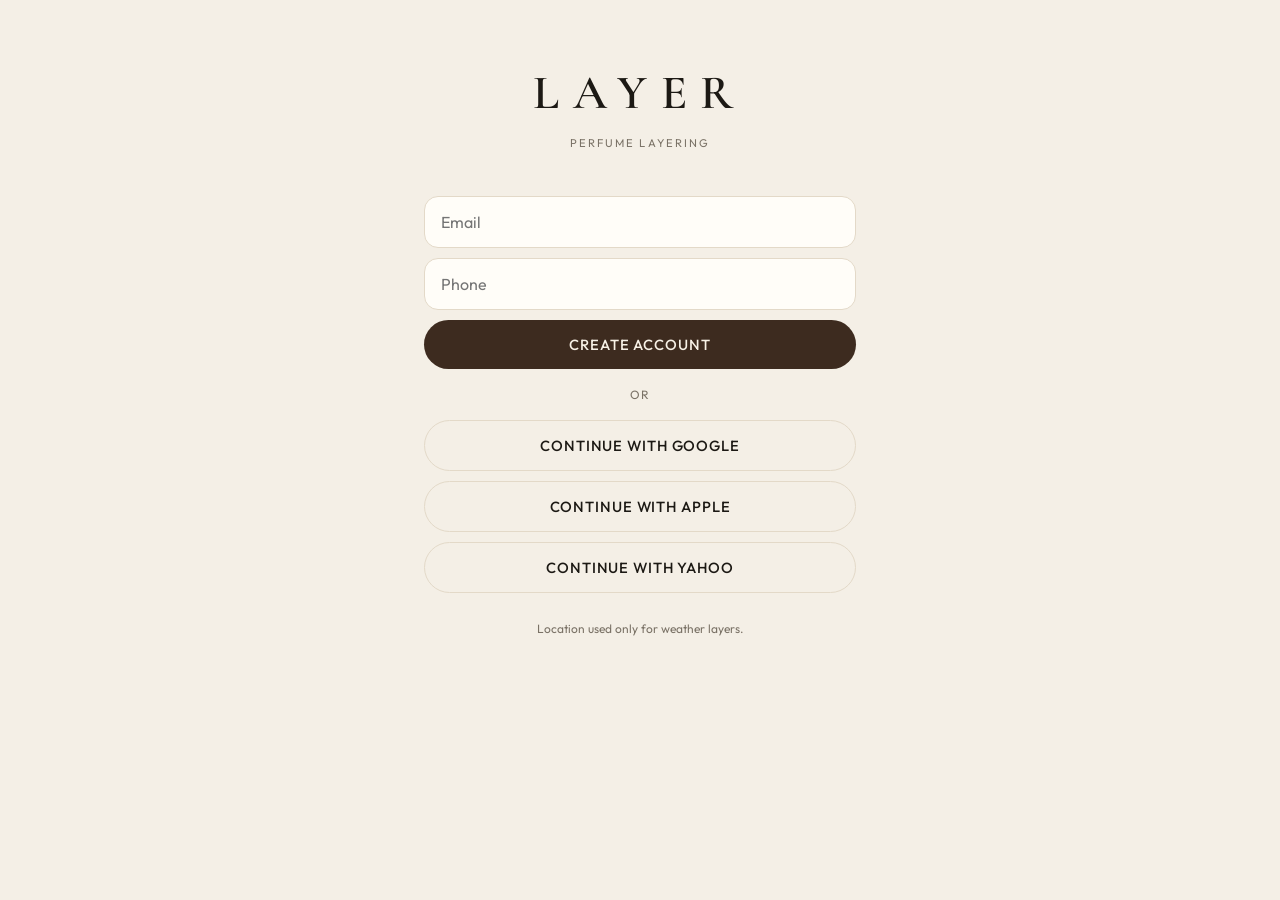
==== layer_web/index.html @ 5d96a770 "Cache-bust CSS and JS so UI updates show" ====
<!DOCTYPE html>
<html lang="en">
<head>
  <meta charset="UTF-8" />
  <meta name="viewport" content="width=device-width, initial-scale=1, viewport-fit=cover" />
  <meta name="theme-color" content="#1c1914" />
  <meta name="apple-mobile-web-app-capable" content="yes" />
  <title>LAYER</title>
  <link rel="stylesheet" href="styles.css?v=3" />
  <script src="catalog.js"></script>
</head>
<body>
  <div id="app">
    <section id="screen-auth" class="screen">
      <div class="center-pad">
        <h1 class="logo">LAYER</h1>
        <p class="sub">Perfume layering</p>
        <input id="auth-email" type="email" placeholder="Email" />
        <input id="auth-phone" type="tel" placeholder="Phone" />
        <button class="btn primary" onclick="doAuth()">Create account</button>
        <div class="or">or</div>
        <button class="btn outline" onclick="doAuth('google')">Continue with Google</button>
        <button class="btn outline" onclick="doAuth('apple')">Continue with Apple</button>
        <button class="btn outline" onclick="doAuth('yahoo')">Continue with Yahoo</button>
        <p class="hint">Location used only for weather layers.</p>
      </div>
    </section>

    <section id="screen-prefs" class="screen hidden">
      <header class="top">What do you like?</header>
      <p class="pad-side muted">Pick notes & accords</p>
      <div id="pref-chips" class="chips"></div>
      <div class="bottom-bar">
        <button class="btn primary" id="prefs-continue" disabled onclick="savePrefs()">Continue</button>
      </div>
    </section>

    <section id="screen-shell" class="screen hidden">
      <div id="page-home" class="page">
        <div class="pad">
          <div class="hero-weather">
            <div class="kicker">Layer of the day</div>
            <h1 id="home-weather">Today</h1>
            <p id="home-hint">Add bottles to get a layer.</p>
          </div>
          <div id="layer-cards"></div>
          <button class="btn primary hidden" id="wear-btn" onclick="wearLayer()">Wear this</button>
          <h3 class="section-title mt">Occasions</h3>
          <div id="occasion-chips" class="chips"></div>
        </div>
      </div>

      <div id="page-collection" class="page hidden">
        <header class="top">My Collection</header>
        <div class="pad">
          <p class="muted" id="owned-count">0 owned</p>
          <div id="owned-list"></div>
          <button class="btn primary" onclick="openBrandIndex()">+ Add perfume</button>
        </div>
      </div>

      <div id="page-occasions" class="page hidden">
        <header class="top">Occasions</header>
        <div id="occasion-grid" class="grid-2 pad"></div>
      </div>

      <div id="page-profile" class="page hidden">
        <header class="top">Profile</header>
        <div class="pad profile">
          <div class="avatar">L</div>
          <p id="profile-email" class="center"></p>
          <div class="card">
            <div class="row-between"><span>Weather</span><span id="profile-weather"></span></div>
            <div class="row-between"><span>Liked notes</span><span id="profile-likes"></span></div>
            <div class="row-between"><span>Owned</span><span id="profile-owned"></span></div>
          </div>
          <button class="btn outline" onclick="resetAll()">Reset (dev)</button>
        </div>
      </div>

      <nav class="tabbar">
        <button class="tab active" data-page="home" onclick="goPage('home')">Home</button>
        <button class="tab" data-page="collection" onclick="goPage('collection')">Collection</button>
        <button class="tab" data-page="occasions" onclick="goPage('occasions')">Occasions</button>
        <button class="tab" data-page="profile" onclick="goPage('profile')">Profile</button>
      </nav>
    </section>

    <section id="screen-brands" class="screen hidden">
      <header class="top">
        <button class="back" onclick="closeToCollection()">←</button>
        <span>Brands A–Z</span>
      </header>
      <div id="letter-bar" class="letter-bar"></div>
      <div id="brand-list"></div>
    </section>

    <section id="screen-brand-bottles" class="screen hidden">
      <header class="top">
        <button class="back" onclick="openBrandIndex()">←</button>
        <span id="brand-title">Brand</span>
      </header>
      <div id="brand-bottles" class="pad"></div>
    </section>

    <section id="screen-detail" class="screen hidden">
      <header class="top">
        <button class="back" id="detail-back" onclick="backFromDetail()">←</button>
        <span id="detail-title">Bottle</span>
      </header>
      <div class="pad" id="detail-body"></div>
    </section>
  </div>

  <div id="toast" class="toast hidden"></div>
  <script src="app.js?v=3"></script>
</body>
</html>
---- layer_web/styles.css ----
@import url("https://fonts.googleapis.com/css2?family=Cormorant+Garamond:ital,wght@0,500;0,600;0,700;1,500&family=Outfit:wght@300;400;500;600&display=swap");

:root {
  --bg: #f4efe6;
  --bg-2: #ece4d6;
  --card: #fffdf8;
  --ink: #1c1914;
  --muted: #7a7266;
  --line: #e3d9c8;
  --accent: #3d2b1f;
  --gold: #b08d57;
  --gold-soft: #f0e4cc;
  --radius: 18px;
}

* { box-sizing: border-box; margin: 0; padding: 0; }
html, body {
  min-height: 100%;
  font-family: Outfit, -apple-system, sans-serif;
  background: var(--bg);
  color: var(--ink);
  -webkit-font-smoothing: antialiased;
}
#app { min-height: 100%; max-width: 480px; margin: 0 auto; position: relative; background: var(--bg); }
.screen { min-height: 100vh; padding-bottom: 88px; }
.hidden { display: none !important; }
.logo { font-family: "Cormorant Garamond", serif; font-size: 3rem; letter-spacing: 0.28em; font-weight: 600; text-align: center; }
.sub { text-align: center; color: var(--muted); letter-spacing: 0.18em; text-transform: uppercase; font-size: 0.7rem; margin: 4px 0 36px; }
.center-pad { padding: 64px 24px 24px; display: flex; flex-direction: column; gap: 10px; }
.pad { padding: 20px 18px; }
.pad-side { padding: 8px 18px 0; }
.top {
  padding: 18px 18px 14px;
  border-bottom: 1px solid var(--line);
  background: rgba(244,239,230,0.92);
  backdrop-filter: blur(12px);
  position: sticky; top: 0; z-index: 5;
  display: flex; align-items: center; gap: 10px;
  font-family: "Cormorant Garamond", serif;
  font-size: 1.45rem; font-weight: 600;
}
.back { border: 0; background: none; font-size: 1.15rem; cursor: pointer; color: var(--ink); }
input[type="email"], input[type="tel"], input[type="search"] {
  width: 100%; padding: 15px 16px; border: 1px solid var(--line); border-radius: 14px; font-size: 1rem; background: var(--card); font-family: inherit;
}
.btn { border: 0; border-radius: 999px; padding: 15px 18px; font-size: 0.92rem; font-weight: 500; cursor: pointer; width: 100%; letter-spacing: 0.06em; text-transform: uppercase; font-family: inherit; }
.btn.primary { background: var(--accent); color: #f7f1e6; }
.btn.primary:disabled { opacity: 0.35; cursor: not-allowed; }
.btn.outline { background: transparent; border: 1px solid var(--line); color: var(--ink); }
.or { text-align: center; color: var(--muted); font-size: 0.75rem; margin: 8px 0; letter-spacing: 0.12em; text-transform: uppercase; }
.hint { text-align: center; color: var(--muted); font-size: 0.75rem; margin-top: 18px; line-height: 1.4; }
.muted { color: var(--muted); font-size: 0.88rem; line-height: 1.45; }
.section-title { font-size: 0.68rem; letter-spacing: 0.18em; font-weight: 500; color: var(--gold); text-transform: uppercase; margin-bottom: 8px; }
.mt { margin-top: 28px; }
.hero-weather { background: linear-gradient(160deg, #2c2118 0%, #5a4330 60%, #8a6a3e 100%); color: #f6eedf; padding: 28px 20px 24px; margin: -20px -18px 20px; }
.hero-weather .kicker { font-size: 0.68rem; letter-spacing: 0.2em; text-transform: uppercase; opacity: 0.7; }
.hero-weather h1 { font-family: "Cormorant Garamond", serif; font-size: 2.1rem; font-weight: 600; margin: 6px 0 4px; }
.hero-weather p { opacity: 0.8; font-size: 0.88rem; }
.chips { display: flex; flex-wrap: wrap; gap: 8px; padding: 4px 0 8px; }
.chip { border: 1px solid var(--line); background: var(--card); border-radius: 999px; padding: 9px 14px; font-size: 0.82rem; cursor: pointer; font-family: inherit; }
.chip.on { background: var(--accent); color: #f7f1e6; border-color: var(--accent); }
.bottom-bar { position: fixed; left: 0; right: 0; bottom: 0; max-width: 480px; margin: 0 auto; padding: 12px 16px 20px; background: linear-gradient(transparent, var(--bg) 28%); }
.tabbar { position: fixed; left: 0; right: 0; bottom: 0; max-width: 480px; margin: 0 auto; display: grid; grid-template-columns: repeat(4, 1fr); background: #1c1914; padding: 8px 0 calc(10px + env(safe-area-inset-bottom)); }
.tab { border: 0; background: none; padding: 8px 4px; font-size: 0.68rem; letter-spacing: 0.06em; text-transform: uppercase; color: #8a8174; cursor: pointer; font-family: inherit; }
.tab.active { color: #f0e4cc; }
.card { background: var(--card); border: 1px solid var(--line); border-radius: var(--radius); padding: 16px; margin-bottom: 10px; }
.layer-card { background: var(--card); border: 1px solid var(--line); border-radius: 20px; padding: 16px; margin-bottom: 10px; display: flex; gap: 14px; align-items: center; box-shadow: 0 8px 24px rgba(61,43,31,0.05); }
.avatar-sm { width: 48px; height: 48px; border-radius: 50%; background: var(--gold-soft); color: var(--accent); display: grid; place-items: center; font-family: "Cormorant Garamond", serif; font-size: 1.2rem; font-weight: 600; flex-shrink: 0; }
.bottle-meta { flex: 1; min-width: 0; }
.bottle-meta strong { display: block; font-family: "Cormorant Garamond", serif; font-size: 1.15rem; font-weight: 600; line-height: 1.2; }
.bottle-meta span { font-size: 0.75rem; color: var(--muted); letter-spacing: 0.04em; }
.tag { font-size: 0.62rem; letter-spacing: 0.1em; text-transform: uppercase; background: var(--gold-soft); color: var(--accent); padding: 5px 8px; border-radius: 999px; font-weight: 600; }
.bottle-row { display: flex; gap: 12px; align-items: center; padding: 14px 0; border-bottom: 1px solid var(--line); }
.bottle-row:last-child { border-bottom: 0; }
.row-between { display: flex; justify-content: space-between; align-items: center; margin: 8px 0 14px; }
.grid-2 { display: grid; grid-template-columns: 1fr 1fr; gap: 10px; }
.grid-card { background: var(--card); border: 1px solid var(--line); border-radius: var(--radius); padding: 32px 12px 28px; text-align: center; cursor: pointer; font-family: "Cormorant Garamond", serif; font-size: 1.15rem; font-weight: 600; }
.profile .avatar { width: 80px; height: 80px; border-radius: 50%; background: var(--accent); color: #f7f1e6; display: grid; place-items: center; font-family: "Cormorant Garamond", serif; font-size: 2rem; font-weight: 600; margin: 20px auto 10px; }
.center { text-align: center; }
.profile .card .row-between { padding: 12px 0; border-bottom: 1px solid var(--line); margin: 0; }
.profile .card .row-between:last-child { border-bottom: 0; }
.notes { margin: 14px 0 8px; }
.notes h4 { font-size: 0.68rem; letter-spacing: 0.16em; text-transform: uppercase; color: var(--gold); margin-bottom: 8px; }
.note-chip { display: inline-block; background: var(--bg-2); border: 0; border-radius: 999px; padding: 6px 11px; margin: 3px 2px; font-size: 0.8rem; }
.detail-hero { text-align: center; padding: 12px 0 8px; }
.detail-hero .mark { width: 88px; height: 88px; border-radius: 50%; margin: 0 auto 16px; background: radial-gradient(circle at 30% 30%, #f0e4cc, #c4a574); display: grid; place-items: center; font-family: "Cormorant Garamond", serif; font-size: 2rem; color: var(--accent); }
.detail-hero h2 { font-size: 0.75rem; letter-spacing: 0.2em; text-transform: uppercase; color: var(--muted); font-weight: 500; }
.detail-hero h3 { font-family: "Cormorant Garamond", serif; font-size: 2rem; font-weight: 600; line-height: 1.15; margin: 6px 0 8px; }
.toast { position: fixed; left: 50%; bottom: 96px; transform: translateX(-50%); background: var(--ink); color: #f7f1e6; padding: 10px 16px; border-radius: 999px; font-size: 0.82rem; z-index: 20; max-width: 90%; }
.toast.hidden { display: none; }
.page { min-height: calc(100vh - 56px); padding-bottom: 96px; }
.letter-bar { display: flex; flex-wrap: wrap; gap: 4px; padding: 10px 12px; background: var(--bg); border-bottom: 1px solid var(--line); position: sticky; top: 57px; z-index: 4; }
.letter-bar button { border: 0; background: var(--card); width: 28px; height: 28px; border-radius: 8px; font-size: 0.7rem; font-weight: 600; cursor: pointer; color: var(--accent); }
.letter-head { padding: 10px 18px 4px; font-family: "Cormorant Garamond", serif; font-size: 1.4rem; font-weight: 600; color: var(--gold); background: var(--bg); position: sticky; top: 119px; }
.brand-row { display: flex; justify-content: space-between; align-items: center; padding: 16px 18px; border-bottom: 1px solid var(--line); background: transparent; cursor: pointer; }
.brand-row strong { font-family: "Cormorant Garamond", serif; font-size: 1.2rem; font-weight: 600; }
.brand-row span { color: var(--muted); font-size: 0.75rem; }
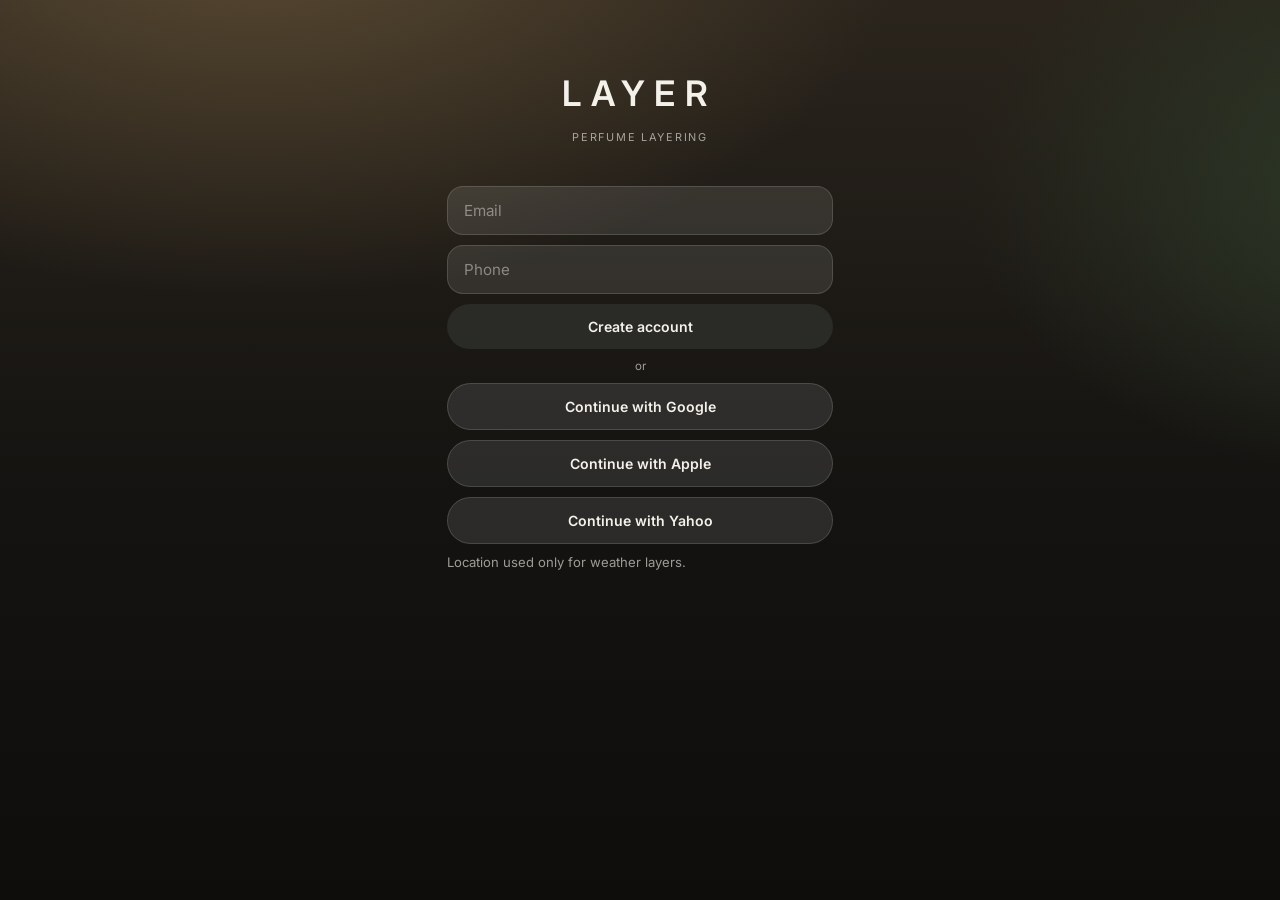
==== commit 193332d8: "Load glass home renderer after app.js" ====
--- a/layer_web/index.html
+++ b/layer_web/index.html
@@ -3,10 +3,10 @@
 <head>
   <meta charset="UTF-8" />
   <meta name="viewport" content="width=device-width, initial-scale=1, viewport-fit=cover" />
-  <meta name="theme-color" content="#1c1914" />
+  <meta name="theme-color" content="#1a1814" />
   <meta name="apple-mobile-web-app-capable" content="yes" />
   <title>LAYER</title>
-  <link rel="stylesheet" href="styles.css?v=3" />
+  <link rel="stylesheet" href="styles.css?v=5" />
   <script src="catalog.js"></script>
 </head>
 <body>
@@ -25,7 +25,6 @@
         <p class="hint">Location used only for weather layers.</p>
       </div>
     </section>
-
     <section id="screen-prefs" class="screen hidden">
       <header class="top">What do you like?</header>
       <p class="pad-side muted">Pick notes & accords</p>
@@ -34,22 +33,32 @@
         <button class="btn primary" id="prefs-continue" disabled onclick="savePrefs()">Continue</button>
       </div>
     </section>
-
     <section id="screen-shell" class="screen hidden">
       <div id="page-home" class="page">
-        <div class="pad">
-          <div class="hero-weather">
-            <div class="kicker">Layer of the day</div>
-            <h1 id="home-weather">Today</h1>
-            <p id="home-hint">Add bottles to get a layer.</p>
+        <div class="home-wrap">
+          <div class="status-row"><span id="clock">9:41</span><span class="status-icons">●●●</span></div>
+          <p class="greet" id="home-greet">Good morning</p>
+          <h1 class="headline">How do you want<br>to feel today?</h1>
+          <div class="glass hero">
+            <p class="hero-prompt" id="weather-line">It's humid and sunny. Try something fresh.</p>
+            <div class="hero-row">
+              <button class="icon-round">◎</button>
+              <button class="cta-pill" onclick="wearLayer()">+ Create My Layer</button>
+            </div>
           </div>
+          <div class="vibe-row" id="vibe-row"></div>
+          <div class="glass search-card">
+            <p class="explore-kicker">Discover by Mood</p>
+            <h2 class="explore-title">Search a mood, memory</h2>
+            <input id="mood-search" type="search" placeholder="Search a mood, memory" oninput="filterMood(this.value)" />
+          </div>
+          <h3 class="section-h">Today’s layers</h3>
           <div id="layer-cards"></div>
-          <button class="btn primary hidden" id="wear-btn" onclick="wearLayer()">Wear this</button>
-          <h3 class="section-title mt">Occasions</h3>
-          <div id="occasion-chips" class="chips"></div>
+          <span id="home-weather" class="hidden"></span>
+          <span id="home-hint" class="hidden"></span>
+          <button id="wear-btn" class="hidden"></button>
         </div>
       </div>
-
       <div id="page-collection" class="page hidden">
         <header class="top">My Collection</header>
         <div class="pad">
@@ -58,12 +67,6 @@
           <button class="btn primary" onclick="openBrandIndex()">+ Add perfume</button>
         </div>
       </div>
-
-      <div id="page-occasions" class="page hidden">
-        <header class="top">Occasions</header>
-        <div id="occasion-grid" class="grid-2 pad"></div>
-      </div>
-
       <div id="page-profile" class="page hidden">
         <header class="top">Profile</header>
         <div class="pad profile">
@@ -77,42 +80,27 @@
           <button class="btn outline" onclick="resetAll()">Reset (dev)</button>
         </div>
       </div>
-
       <nav class="tabbar">
         <button class="tab active" data-page="home" onclick="goPage('home')">Home</button>
-        <button class="tab" data-page="collection" onclick="goPage('collection')">Collection</button>
-        <button class="tab" data-page="occasions" onclick="goPage('occasions')">Occasions</button>
+        <button class="tab" data-page="collection" onclick="goPage('collection')">My Collection</button>
         <button class="tab" data-page="profile" onclick="goPage('profile')">Profile</button>
       </nav>
     </section>
-
     <section id="screen-brands" class="screen hidden">
-      <header class="top">
-        <button class="back" onclick="closeToCollection()">←</button>
-        <span>Brands A–Z</span>
-      </header>
-      <div id="letter-bar" class="letter-bar"></div>
-      <div id="brand-list"></div>
+      <header class="top"><button class="back" onclick="closeToCollection()">←</button><span>Brands A–Z</span></header>
+      <div id="letter-bar" class="letter-bar"></div><div id="brand-list"></div>
     </section>
-
     <section id="screen-brand-bottles" class="screen hidden">
-      <header class="top">
-        <button class="back" onclick="openBrandIndex()">←</button>
-        <span id="brand-title">Brand</span>
-      </header>
+      <header class="top"><button class="back" onclick="openBrandIndex()">←</button><span id="brand-title">Brand</span></header>
       <div id="brand-bottles" class="pad"></div>
     </section>
-
     <section id="screen-detail" class="screen hidden">
-      <header class="top">
-        <button class="back" id="detail-back" onclick="backFromDetail()">←</button>
-        <span id="detail-title">Bottle</span>
-      </header>
+      <header class="top"><button class="back" onclick="backFromDetail()">←</button><span id="detail-title">Bottle</span></header>
       <div class="pad" id="detail-body"></div>
     </section>
   </div>
-
   <div id="toast" class="toast hidden"></div>
-  <script src="app.js?v=3"></script>
+  <script src="app.js?v=5"></script>
+  <script src="ui-home.js?v=5"></script>
 </body>
 </html>
--- a/layer_web/styles.css
+++ b/layer_web/styles.css
@@ -1,97 +1,63 @@
-@import url("https://fonts.googleapis.com/css2?family=Cormorant+Garamond:ital,wght@0,500;0,600;0,700;1,500&family=Outfit:wght@300;400;500;600&display=swap");
-
-:root {
-  --bg: #f4efe6;
-  --bg-2: #ece4d6;
-  --card: #fffdf8;
-  --ink: #1c1914;
-  --muted: #7a7266;
-  --line: #e3d9c8;
-  --accent: #3d2b1f;
-  --gold: #b08d57;
-  --gold-soft: #f0e4cc;
-  --radius: 18px;
-}
-
-* { box-sizing: border-box; margin: 0; padding: 0; }
-html, body {
-  min-height: 100%;
-  font-family: Outfit, -apple-system, sans-serif;
-  background: var(--bg);
-  color: var(--ink);
-  -webkit-font-smoothing: antialiased;
-}
-#app { min-height: 100%; max-width: 480px; margin: 0 auto; position: relative; background: var(--bg); }
-.screen { min-height: 100vh; padding-bottom: 88px; }
-.hidden { display: none !important; }
-.logo { font-family: "Cormorant Garamond", serif; font-size: 3rem; letter-spacing: 0.28em; font-weight: 600; text-align: center; }
-.sub { text-align: center; color: var(--muted); letter-spacing: 0.18em; text-transform: uppercase; font-size: 0.7rem; margin: 4px 0 36px; }
-.center-pad { padding: 64px 24px 24px; display: flex; flex-direction: column; gap: 10px; }
-.pad { padding: 20px 18px; }
-.pad-side { padding: 8px 18px 0; }
-.top {
-  padding: 18px 18px 14px;
-  border-bottom: 1px solid var(--line);
-  background: rgba(244,239,230,0.92);
-  backdrop-filter: blur(12px);
-  position: sticky; top: 0; z-index: 5;
-  display: flex; align-items: center; gap: 10px;
-  font-family: "Cormorant Garamond", serif;
-  font-size: 1.45rem; font-weight: 600;
-}
-.back { border: 0; background: none; font-size: 1.15rem; cursor: pointer; color: var(--ink); }
-input[type="email"], input[type="tel"], input[type="search"] {
-  width: 100%; padding: 15px 16px; border: 1px solid var(--line); border-radius: 14px; font-size: 1rem; background: var(--card); font-family: inherit;
-}
-.btn { border: 0; border-radius: 999px; padding: 15px 18px; font-size: 0.92rem; font-weight: 500; cursor: pointer; width: 100%; letter-spacing: 0.06em; text-transform: uppercase; font-family: inherit; }
-.btn.primary { background: var(--accent); color: #f7f1e6; }
-.btn.primary:disabled { opacity: 0.35; cursor: not-allowed; }
-.btn.outline { background: transparent; border: 1px solid var(--line); color: var(--ink); }
-.or { text-align: center; color: var(--muted); font-size: 0.75rem; margin: 8px 0; letter-spacing: 0.12em; text-transform: uppercase; }
-.hint { text-align: center; color: var(--muted); font-size: 0.75rem; margin-top: 18px; line-height: 1.4; }
-.muted { color: var(--muted); font-size: 0.88rem; line-height: 1.45; }
-.section-title { font-size: 0.68rem; letter-spacing: 0.18em; font-weight: 500; color: var(--gold); text-transform: uppercase; margin-bottom: 8px; }
-.mt { margin-top: 28px; }
-.hero-weather { background: linear-gradient(160deg, #2c2118 0%, #5a4330 60%, #8a6a3e 100%); color: #f6eedf; padding: 28px 20px 24px; margin: -20px -18px 20px; }
-.hero-weather .kicker { font-size: 0.68rem; letter-spacing: 0.2em; text-transform: uppercase; opacity: 0.7; }
-.hero-weather h1 { font-family: "Cormorant Garamond", serif; font-size: 2.1rem; font-weight: 600; margin: 6px 0 4px; }
-.hero-weather p { opacity: 0.8; font-size: 0.88rem; }
-.chips { display: flex; flex-wrap: wrap; gap: 8px; padding: 4px 0 8px; }
-.chip { border: 1px solid var(--line); background: var(--card); border-radius: 999px; padding: 9px 14px; font-size: 0.82rem; cursor: pointer; font-family: inherit; }
-.chip.on { background: var(--accent); color: #f7f1e6; border-color: var(--accent); }
-.bottom-bar { position: fixed; left: 0; right: 0; bottom: 0; max-width: 480px; margin: 0 auto; padding: 12px 16px 20px; background: linear-gradient(transparent, var(--bg) 28%); }
-.tabbar { position: fixed; left: 0; right: 0; bottom: 0; max-width: 480px; margin: 0 auto; display: grid; grid-template-columns: repeat(4, 1fr); background: #1c1914; padding: 8px 0 calc(10px + env(safe-area-inset-bottom)); }
-.tab { border: 0; background: none; padding: 8px 4px; font-size: 0.68rem; letter-spacing: 0.06em; text-transform: uppercase; color: #8a8174; cursor: pointer; font-family: inherit; }
-.tab.active { color: #f0e4cc; }
-.card { background: var(--card); border: 1px solid var(--line); border-radius: var(--radius); padding: 16px; margin-bottom: 10px; }
-.layer-card { background: var(--card); border: 1px solid var(--line); border-radius: 20px; padding: 16px; margin-bottom: 10px; display: flex; gap: 14px; align-items: center; box-shadow: 0 8px 24px rgba(61,43,31,0.05); }
-.avatar-sm { width: 48px; height: 48px; border-radius: 50%; background: var(--gold-soft); color: var(--accent); display: grid; place-items: center; font-family: "Cormorant Garamond", serif; font-size: 1.2rem; font-weight: 600; flex-shrink: 0; }
-.bottle-meta { flex: 1; min-width: 0; }
-.bottle-meta strong { display: block; font-family: "Cormorant Garamond", serif; font-size: 1.15rem; font-weight: 600; line-height: 1.2; }
-.bottle-meta span { font-size: 0.75rem; color: var(--muted); letter-spacing: 0.04em; }
-.tag { font-size: 0.62rem; letter-spacing: 0.1em; text-transform: uppercase; background: var(--gold-soft); color: var(--accent); padding: 5px 8px; border-radius: 999px; font-weight: 600; }
-.bottle-row { display: flex; gap: 12px; align-items: center; padding: 14px 0; border-bottom: 1px solid var(--line); }
-.bottle-row:last-child { border-bottom: 0; }
-.row-between { display: flex; justify-content: space-between; align-items: center; margin: 8px 0 14px; }
-.grid-2 { display: grid; grid-template-columns: 1fr 1fr; gap: 10px; }
-.grid-card { background: var(--card); border: 1px solid var(--line); border-radius: var(--radius); padding: 32px 12px 28px; text-align: center; cursor: pointer; font-family: "Cormorant Garamond", serif; font-size: 1.15rem; font-weight: 600; }
-.profile .avatar { width: 80px; height: 80px; border-radius: 50%; background: var(--accent); color: #f7f1e6; display: grid; place-items: center; font-family: "Cormorant Garamond", serif; font-size: 2rem; font-weight: 600; margin: 20px auto 10px; }
-.center { text-align: center; }
-.profile .card .row-between { padding: 12px 0; border-bottom: 1px solid var(--line); margin: 0; }
-.profile .card .row-between:last-child { border-bottom: 0; }
-.notes { margin: 14px 0 8px; }
-.notes h4 { font-size: 0.68rem; letter-spacing: 0.16em; text-transform: uppercase; color: var(--gold); margin-bottom: 8px; }
-.note-chip { display: inline-block; background: var(--bg-2); border: 0; border-radius: 999px; padding: 6px 11px; margin: 3px 2px; font-size: 0.8rem; }
-.detail-hero { text-align: center; padding: 12px 0 8px; }
-.detail-hero .mark { width: 88px; height: 88px; border-radius: 50%; margin: 0 auto 16px; background: radial-gradient(circle at 30% 30%, #f0e4cc, #c4a574); display: grid; place-items: center; font-family: "Cormorant Garamond", serif; font-size: 2rem; color: var(--accent); }
-.detail-hero h2 { font-size: 0.75rem; letter-spacing: 0.2em; text-transform: uppercase; color: var(--muted); font-weight: 500; }
-.detail-hero h3 { font-family: "Cormorant Garamond", serif; font-size: 2rem; font-weight: 600; line-height: 1.15; margin: 6px 0 8px; }
-.toast { position: fixed; left: 50%; bottom: 96px; transform: translateX(-50%); background: var(--ink); color: #f7f1e6; padding: 10px 16px; border-radius: 999px; font-size: 0.82rem; z-index: 20; max-width: 90%; }
-.toast.hidden { display: none; }
-.page { min-height: calc(100vh - 56px); padding-bottom: 96px; }
-.letter-bar { display: flex; flex-wrap: wrap; gap: 4px; padding: 10px 12px; background: var(--bg); border-bottom: 1px solid var(--line); position: sticky; top: 57px; z-index: 4; }
-.letter-bar button { border: 0; background: var(--card); width: 28px; height: 28px; border-radius: 8px; font-size: 0.7rem; font-weight: 600; cursor: pointer; color: var(--accent); }
-.letter-head { padding: 10px 18px 4px; font-family: "Cormorant Garamond", serif; font-size: 1.4rem; font-weight: 600; color: var(--gold); background: var(--bg); position: sticky; top: 119px; }
-.brand-row { display: flex; justify-content: space-between; align-items: center; padding: 16px 18px; border-bottom: 1px solid var(--line); background: transparent; cursor: pointer; }
-.brand-row strong { font-family: "Cormorant Garamond", serif; font-size: 1.2rem; font-weight: 600; }
-.brand-row span { color: var(--muted); font-size: 0.75rem; }
+@import url("https://fonts.googleapis.com/css2?family=Inter:wght@400;500;600;700&display=swap");
+:root{--ink:#f4f1ea;--muted:rgba(244,241,234,.62);--glass:rgba(255,255,255,.1);--line:rgba(255,255,255,.14);--sage:#8faf8a;--sage-2:#c5d9b8}
+*{box-sizing:border-box;margin:0;padding:0}
+html,body{min-height:100%;font-family:Inter,-apple-system,BlinkMacSystemFont,sans-serif;color:var(--ink);-webkit-font-smoothing:antialiased}
+body{background:radial-gradient(1200px 700px at 20% -10%,#5a4a32 0%,transparent 55%),radial-gradient(900px 600px at 110% 20%,#2d3a28 0%,transparent 50%),linear-gradient(180deg,#2a241c 0%,#141311 55%,#0e0d0b 100%)}
+#app{min-height:100%;max-width:430px;margin:0 auto;position:relative}
+.screen{min-height:100vh;padding-bottom:110px}.hidden{display:none!important}
+.logo{font-size:2.2rem;letter-spacing:.28em;font-weight:600;text-align:center}
+.sub{text-align:center;color:var(--muted);letter-spacing:.16em;text-transform:uppercase;font-size:.68rem;margin:6px 0 32px}
+.center-pad{padding:72px 22px 24px;display:flex;flex-direction:column;gap:10px}.pad{padding:18px}.pad-side{padding:8px 18px 0}
+.top{padding:16px 18px;display:flex;align-items:center;gap:10px;font-size:1.2rem;font-weight:600;color:var(--ink)}
+.back{border:0;background:none;color:var(--ink);font-size:1.15rem;cursor:pointer}
+input[type=email],input[type=tel],input[type=search]{width:100%;padding:14px 16px;border:1px solid var(--line);border-radius:16px;font-size:.95rem;background:var(--glass);color:var(--ink);font-family:inherit;outline:none}
+input::placeholder{color:rgba(244,241,234,.45)}
+.btn{border:0;border-radius:999px;padding:14px 16px;font-size:.88rem;font-weight:600;cursor:pointer;width:100%;font-family:inherit}
+.btn.primary{background:#2a2a26;color:var(--ink)}.btn.primary:disabled{opacity:.4}
+.btn.outline{background:var(--glass);border:1px solid var(--line);color:var(--ink)}
+.or{text-align:center;color:var(--muted);font-size:.72rem}.hint,.muted{color:var(--muted);font-size:.82rem}
+.chips{display:flex;flex-wrap:wrap;gap:8px;padding:12px 18px}
+.chip{border:1px solid var(--line);background:var(--glass);border-radius:999px;padding:9px 14px;color:var(--ink);font-size:.82rem;cursor:pointer;font-family:inherit}
+.chip.on{background:var(--sage);color:#142016;border-color:transparent}
+.bottom-bar{position:fixed;left:0;right:0;bottom:0;max-width:430px;margin:0 auto;padding:12px 16px 24px}
+.home-wrap{padding:8px 18px 24px}
+.status-row{display:flex;justify-content:space-between;align-items:center;font-size:.78rem;font-weight:600;opacity:.85;padding:8px 2px 10px}
+.greet{color:var(--muted);font-size:.95rem;margin-bottom:4px}
+.headline{font-size:1.85rem;font-weight:700;letter-spacing:-.03em;line-height:1.12;margin-bottom:16px}
+.glass{background:var(--glass);backdrop-filter:blur(22px);-webkit-backdrop-filter:blur(22px);border:1px solid var(--line);border-radius:26px}
+.hero{padding:16px 16px 14px;margin-bottom:12px}.hero-prompt{font-size:.98rem;line-height:1.35;min-height:44px}
+.hero-row{display:flex;justify-content:space-between;align-items:center;margin-top:14px}
+.icon-round{width:36px;height:36px;border-radius:50%;border:1px solid var(--line);background:rgba(0,0,0,.18);color:var(--ink);cursor:pointer}
+.cta-pill{border:0;border-radius:999px;background:linear-gradient(180deg,#cfe0c4,#9bb892);color:#1b2418;font-weight:600;font-size:.82rem;padding:10px 14px;cursor:pointer;font-family:inherit}
+.vibe-row{display:flex;gap:8px;overflow-x:auto;padding:4px 0 16px;scrollbar-width:none}.vibe-row::-webkit-scrollbar{display:none}
+.vibe{flex:0 0 auto;border:1px solid var(--line);background:var(--glass);color:var(--ink);border-radius:999px;padding:9px 13px;font-size:.78rem;white-space:nowrap;cursor:pointer;font-family:inherit}
+.vibe.on{background:rgba(159,191,150,.28);border-color:rgba(197,217,184,.45)}
+.search-card{padding:16px;margin-bottom:22px}.explore-kicker{font-size:.78rem;color:var(--muted);margin-bottom:4px}
+.explore-title{font-size:1.35rem;font-weight:700;letter-spacing:-.03em;margin-bottom:12px;line-height:1.15}
+.section-h{font-size:1.05rem;font-weight:650;margin:4px 2px 12px}
+.journey{display:flex;gap:12px;align-items:center;background:var(--glass);backdrop-filter:blur(18px);border:1px solid var(--line);border-radius:24px;padding:12px;margin-bottom:12px}
+.journey-thumb{width:72px;height:72px;border-radius:18px;flex-shrink:0;display:grid;place-items:center;font-size:1.4rem;font-weight:700;background:linear-gradient(160deg,#6d5a3d,#2c2a24)}
+.journey-body{flex:1;min-width:0}.journey-body h4{font-size:1.05rem;font-weight:700}
+.journey-meta{color:var(--muted);font-size:.72rem;margin:3px 0 8px}
+.bar{height:5px;background:rgba(0,0,0,.35);border-radius:99px;overflow:hidden}.bar>i{display:block;height:100%;background:var(--sage);border-radius:99px}
+.match{font-size:.68rem;color:var(--muted);text-align:right;margin-top:4px}
+.tabbar{position:fixed;left:12px;right:12px;bottom:16px;max-width:406px;margin:0 auto;display:grid;grid-template-columns:repeat(3,1fr);background:rgba(236,232,224,.86);backdrop-filter:blur(20px);border-radius:28px;padding:10px 6px calc(8px + env(safe-area-inset-bottom))}
+.tab{border:0;background:none;color:#6d675e;font-size:.62rem;cursor:pointer;font-family:inherit;font-weight:500}
+.tab.active{color:#1c1a16;font-weight:700}
+.card{background:var(--glass);border:1px solid var(--line);border-radius:20px;padding:14px;margin-bottom:10px}
+.bottle-row{display:flex;gap:12px;align-items:center;padding:12px 0;border-bottom:1px solid var(--line)}
+.bottle-row:last-child{border-bottom:0}
+.avatar-sm{width:44px;height:44px;border-radius:50%;background:rgba(197,217,184,.25);color:var(--sage-2);display:grid;place-items:center;font-weight:700;flex-shrink:0}
+.bottle-meta{flex:1;min-width:0}.bottle-meta strong{display:block;font-size:.98rem}.bottle-meta span{font-size:.75rem;color:var(--muted)}
+.tag{font-size:.62rem;letter-spacing:.08em;text-transform:uppercase;background:rgba(197,217,184,.2);color:var(--sage-2);padding:5px 8px;border-radius:999px}
+.row-between{display:flex;justify-content:space-between;align-items:center;margin:8px 0}
+.profile .avatar{width:76px;height:76px;border-radius:50%;background:var(--sage);color:#142016;display:grid;place-items:center;font-size:1.8rem;font-weight:700;margin:16px auto 8px}
+.center{text-align:center}.notes{margin:12px 0}.notes h4{font-size:.68rem;letter-spacing:.14em;text-transform:uppercase;color:var(--sage-2);margin-bottom:8px}
+.note-chip{display:inline-block;background:var(--glass);border:1px solid var(--line);border-radius:999px;padding:6px 10px;margin:3px;font-size:.78rem}
+.detail-hero{text-align:center;padding:10px 0}.detail-hero .mark{width:84px;height:84px;border-radius:50%;margin:0 auto 14px;background:linear-gradient(160deg,#cfe0c4,#6d5a3d);display:grid;place-items:center;font-size:1.8rem;color:#1b2418}
+.detail-hero h2{font-size:.72rem;letter-spacing:.16em;text-transform:uppercase;color:var(--muted)}.detail-hero h3{font-size:1.8rem;margin:6px 0}
+.toast{position:fixed;left:50%;bottom:100px;transform:translateX(-50%);background:#111;color:#fff;padding:10px 16px;border-radius:999px;font-size:.8rem;z-index:20;max-width:90%}.toast.hidden{display:none}
+.letter-bar{display:flex;flex-wrap:wrap;gap:4px;padding:10px 12px}.letter-bar button{border:0;background:var(--glass);color:var(--ink);width:28px;height:28px;border-radius:8px;font-size:.7rem;cursor:pointer}
+.letter-head{padding:10px 18px 4px;font-size:1.2rem;color:var(--sage-2)}
+.brand-row{display:flex;justify-content:space-between;align-items:center;padding:16px 18px;border-bottom:1px solid var(--line);cursor:pointer}.brand-row span{color:var(--muted);font-size:.75rem}
+.page{min-height:calc(100vh - 56px);padding-bottom:120px}
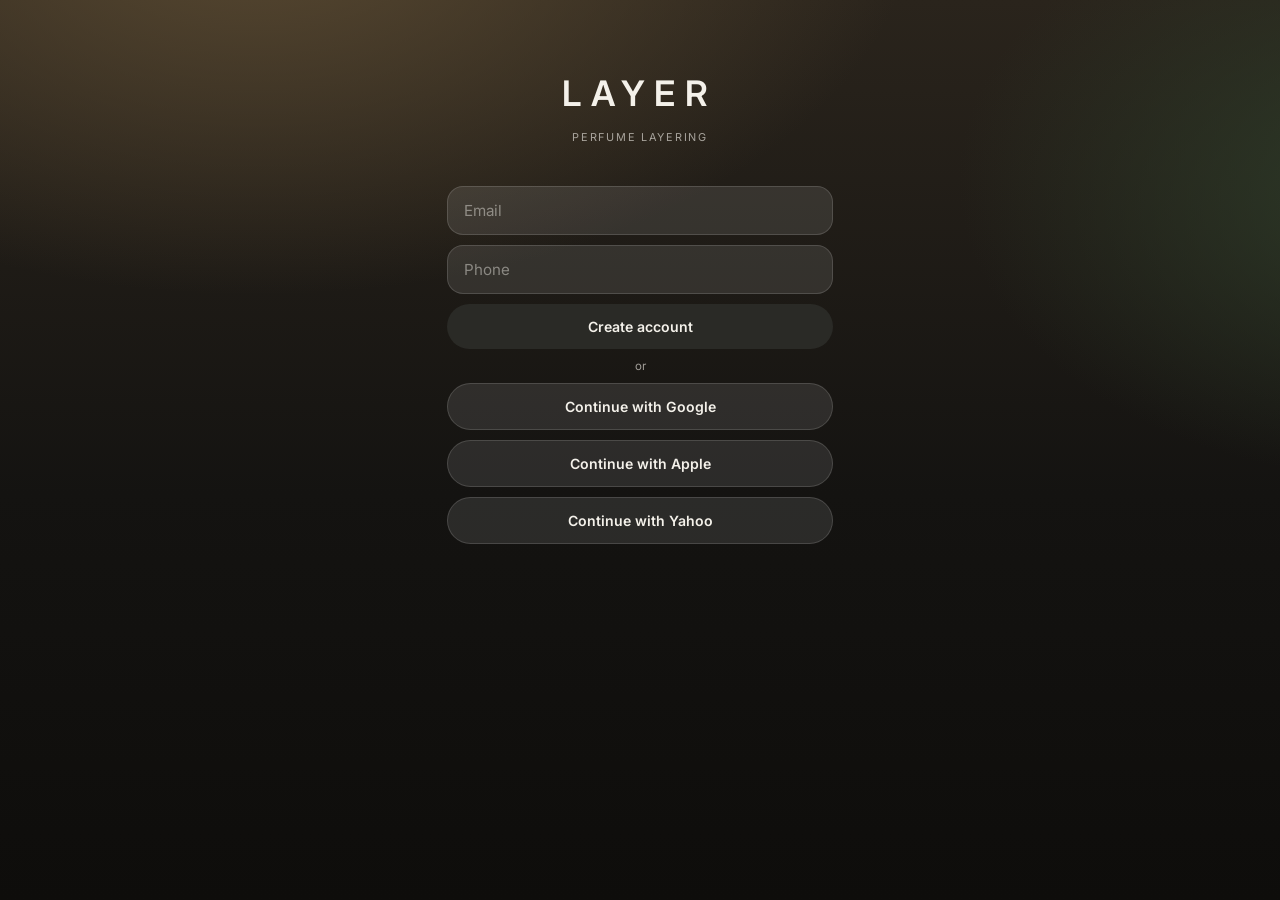
==== commit 14c4117d: "Center Layer of the Day; drop mood search and CTA" ====
--- a/layer_web/index.html
+++ b/layer_web/index.html
@@ -4,12 +4,12 @@
   <meta charset="UTF-8" />
   <meta name="viewport" content="width=device-width, initial-scale=1, viewport-fit=cover" />
   <meta name="theme-color" content="#1a1814" />
-  <meta name="apple-mobile-web-app-capable" content="yes" />
   <title>LAYER</title>
-  <link rel="stylesheet" href="styles.css?v=5" />
+  <link rel="stylesheet" href="styles.css?v=6" />
   <script src="catalog.js"></script>
 </head>
-<body>
+<body class="wx-hot">
+  <div class="sky" aria-hidden="true"></div>
   <div id="app">
     <section id="screen-auth" class="screen">
       <div class="center-pad">
@@ -22,37 +22,20 @@
         <button class="btn outline" onclick="doAuth('google')">Continue with Google</button>
         <button class="btn outline" onclick="doAuth('apple')">Continue with Apple</button>
         <button class="btn outline" onclick="doAuth('yahoo')">Continue with Yahoo</button>
-        <p class="hint">Location used only for weather layers.</p>
       </div>
     </section>
     <section id="screen-prefs" class="screen hidden">
       <header class="top">What do you like?</header>
       <p class="pad-side muted">Pick notes & accords</p>
       <div id="pref-chips" class="chips"></div>
-      <div class="bottom-bar">
-        <button class="btn primary" id="prefs-continue" disabled onclick="savePrefs()">Continue</button>
-      </div>
+      <div class="bottom-bar"><button class="btn primary" id="prefs-continue" disabled onclick="savePrefs()">Continue</button></div>
     </section>
     <section id="screen-shell" class="screen hidden">
       <div id="page-home" class="page">
         <div class="home-wrap">
-          <div class="status-row"><span id="clock">9:41</span><span class="status-icons">●●●</span></div>
-          <p class="greet" id="home-greet">Good morning</p>
-          <h1 class="headline">How do you want<br>to feel today?</h1>
-          <div class="glass hero">
-            <p class="hero-prompt" id="weather-line">It's humid and sunny. Try something fresh.</p>
-            <div class="hero-row">
-              <button class="icon-round">◎</button>
-              <button class="cta-pill" onclick="wearLayer()">+ Create My Layer</button>
-            </div>
-          </div>
-          <div class="vibe-row" id="vibe-row"></div>
-          <div class="glass search-card">
-            <p class="explore-kicker">Discover by Mood</p>
-            <h2 class="explore-title">Search a mood, memory</h2>
-            <input id="mood-search" type="search" placeholder="Search a mood, memory" oninput="filterMood(this.value)" />
-          </div>
-          <h3 class="section-h">Today’s layers</h3>
+          <div class="status-row"><span id="clock">9:41</span></div>
+          <p class="greet" id="home-greet">Good evening</p>
+          <p class="wx-caption" id="weather-line">It's humid and sunny.</p>
           <div id="layer-cards"></div>
           <span id="home-weather" class="hidden"></span>
           <span id="home-hint" class="hidden"></span>
@@ -100,7 +83,7 @@
     </section>
   </div>
   <div id="toast" class="toast hidden"></div>
-  <script src="app.js?v=5"></script>
-  <script src="ui-home.js?v=5"></script>
+  <script src="app.js?v=6"></script>
+  <script src="ui-home.js?v=6"></script>
 </body>
 </html>
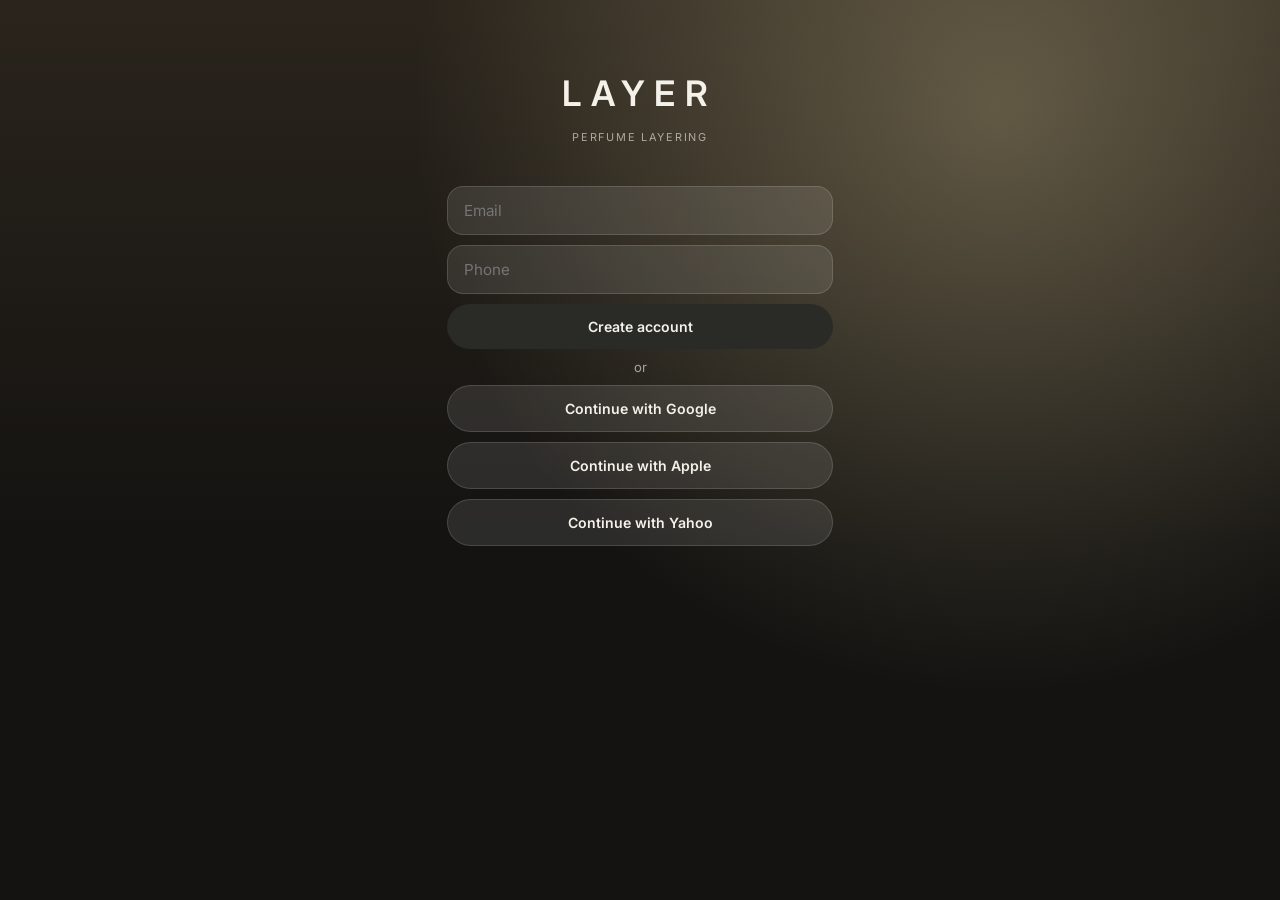
==== commit 768c1c9c: "Restore glass Home; drop only mood search and CTA" ====
--- a/layer_web/index.html
+++ b/layer_web/index.html
@@ -5,7 +5,7 @@
   <meta name="viewport" content="width=device-width, initial-scale=1, viewport-fit=cover" />
   <meta name="theme-color" content="#1a1814" />
   <title>LAYER</title>
-  <link rel="stylesheet" href="styles.css?v=6" />
+  <link rel="stylesheet" href="styles.css?v=7" />
   <script src="catalog.js"></script>
 </head>
 <body class="wx-hot">
@@ -35,7 +35,12 @@
         <div class="home-wrap">
           <div class="status-row"><span id="clock">9:41</span></div>
           <p class="greet" id="home-greet">Good evening</p>
-          <p class="wx-caption" id="weather-line">It's humid and sunny.</p>
+          <h1 class="headline">How do you want<br>to feel today?</h1>
+          <div class="glass hero">
+            <p class="hero-prompt" id="weather-line">It's humid and sunny. Try something fresh.</p>
+          </div>
+          <div class="vibe-row" id="vibe-row"></div>
+          <h3 class="section-h">Layer of the day</h3>
           <div id="layer-cards"></div>
           <span id="home-weather" class="hidden"></span>
           <span id="home-hint" class="hidden"></span>
@@ -83,7 +88,7 @@
     </section>
   </div>
   <div id="toast" class="toast hidden"></div>
-  <script src="app.js?v=6"></script>
-  <script src="ui-home.js?v=6"></script>
+  <script src="app.js?v=7"></script>
+  <script src="ui-home.js?v=7"></script>
 </body>
 </html>
--- a/layer_web/styles.css
+++ b/layer_web/styles.css
@@ -1,63 +1,53 @@
 @import url("https://fonts.googleapis.com/css2?family=Inter:wght@400;500;600;700&display=swap");
 :root{--ink:#f4f1ea;--muted:rgba(244,241,234,.62);--glass:rgba(255,255,255,.1);--line:rgba(255,255,255,.14);--sage:#8faf8a;--sage-2:#c5d9b8}
 *{box-sizing:border-box;margin:0;padding:0}
-html,body{min-height:100%;font-family:Inter,-apple-system,BlinkMacSystemFont,sans-serif;color:var(--ink);-webkit-font-smoothing:antialiased}
-body{background:radial-gradient(1200px 700px at 20% -10%,#5a4a32 0%,transparent 55%),radial-gradient(900px 600px at 110% 20%,#2d3a28 0%,transparent 50%),linear-gradient(180deg,#2a241c 0%,#141311 55%,#0e0d0b 100%)}
-#app{min-height:100%;max-width:430px;margin:0 auto;position:relative}
+html,body{min-height:100%;font-family:Inter,-apple-system,sans-serif;color:var(--ink);-webkit-font-smoothing:antialiased}
+body{background:#141311;position:relative}
+.sky{position:fixed;inset:0;pointer-events:none;z-index:0;transition:background .6s ease}
+body.wx-hot .sky{background:radial-gradient(circle at 82% 8%,rgba(255,210,90,.55) 0%,rgba(255,160,40,.12) 28%,transparent 52%),linear-gradient(180deg,#3a2a16 0%,#141311 58%)}
+body.wx-mild .sky{background:radial-gradient(circle at 78% 12%,rgba(255,236,180,.28),transparent 46%),linear-gradient(180deg,#2a241c 0%,#141311 60%)}
+body.wx-cool .sky{background:radial-gradient(circle at 20% 0,rgba(160,190,210,.28),transparent 48%),linear-gradient(180deg,#1c2428 0%,#121416 60%)}
+body.wx-cold .sky{background:radial-gradient(circle at 70% 0,rgba(200,220,255,.22),transparent 50%),linear-gradient(180deg,#1a2230 0%,#0e1116 60%)}
+#app{min-height:100%;max-width:430px;margin:0 auto;position:relative;z-index:1}
 .screen{min-height:100vh;padding-bottom:110px}.hidden{display:none!important}
 .logo{font-size:2.2rem;letter-spacing:.28em;font-weight:600;text-align:center}
 .sub{text-align:center;color:var(--muted);letter-spacing:.16em;text-transform:uppercase;font-size:.68rem;margin:6px 0 32px}
 .center-pad{padding:72px 22px 24px;display:flex;flex-direction:column;gap:10px}.pad{padding:18px}.pad-side{padding:8px 18px 0}
-.top{padding:16px 18px;display:flex;align-items:center;gap:10px;font-size:1.2rem;font-weight:600;color:var(--ink)}
+.top{padding:16px 18px;display:flex;align-items:center;gap:10px;font-size:1.2rem;font-weight:600}
 .back{border:0;background:none;color:var(--ink);font-size:1.15rem;cursor:pointer}
-input[type=email],input[type=tel],input[type=search]{width:100%;padding:14px 16px;border:1px solid var(--line);border-radius:16px;font-size:.95rem;background:var(--glass);color:var(--ink);font-family:inherit;outline:none}
-input::placeholder{color:rgba(244,241,234,.45)}
-.btn{border:0;border-radius:999px;padding:14px 16px;font-size:.88rem;font-weight:600;cursor:pointer;width:100%;font-family:inherit}
-.btn.primary{background:#2a2a26;color:var(--ink)}.btn.primary:disabled{opacity:.4}
-.btn.outline{background:var(--glass);border:1px solid var(--line);color:var(--ink)}
-.or{text-align:center;color:var(--muted);font-size:.72rem}.hint,.muted{color:var(--muted);font-size:.82rem}
+input[type=email],input[type=tel],input[type=search]{width:100%;padding:14px 16px;border:1px solid var(--line);border-radius:16px;font-size:.95rem;background:var(--glass);color:var(--ink);font-family:inherit}
+.btn{border:0;border-radius:999px;padding:14px 16px;font-size:.88rem;font-weight:600;cursor:pointer;width:100%;font-family:inherit;color:var(--ink)}
+.btn.primary{background:#2a2a26}.btn.outline{background:var(--glass);border:1px solid var(--line)}
+.or,.hint,.muted{color:var(--muted);font-size:.82rem;text-align:center}
 .chips{display:flex;flex-wrap:wrap;gap:8px;padding:12px 18px}
-.chip{border:1px solid var(--line);background:var(--glass);border-radius:999px;padding:9px 14px;color:var(--ink);font-size:.82rem;cursor:pointer;font-family:inherit}
-.chip.on{background:var(--sage);color:#142016;border-color:transparent}
+.chip{border:1px solid var(--line);background:var(--glass);border-radius:999px;padding:9px 14px;color:var(--ink);cursor:pointer}
+.chip.on{background:var(--sage);color:#142016}
 .bottom-bar{position:fixed;left:0;right:0;bottom:0;max-width:430px;margin:0 auto;padding:12px 16px 24px}
-.home-wrap{padding:8px 18px 24px}
-.status-row{display:flex;justify-content:space-between;align-items:center;font-size:.78rem;font-weight:600;opacity:.85;padding:8px 2px 10px}
-.greet{color:var(--muted);font-size:.95rem;margin-bottom:4px}
-.headline{font-size:1.85rem;font-weight:700;letter-spacing:-.03em;line-height:1.12;margin-bottom:16px}
-.glass{background:var(--glass);backdrop-filter:blur(22px);-webkit-backdrop-filter:blur(22px);border:1px solid var(--line);border-radius:26px}
-.hero{padding:16px 16px 14px;margin-bottom:12px}.hero-prompt{font-size:.98rem;line-height:1.35;min-height:44px}
-.hero-row{display:flex;justify-content:space-between;align-items:center;margin-top:14px}
-.icon-round{width:36px;height:36px;border-radius:50%;border:1px solid var(--line);background:rgba(0,0,0,.18);color:var(--ink);cursor:pointer}
-.cta-pill{border:0;border-radius:999px;background:linear-gradient(180deg,#cfe0c4,#9bb892);color:#1b2418;font-weight:600;font-size:.82rem;padding:10px 14px;cursor:pointer;font-family:inherit}
-.vibe-row{display:flex;gap:8px;overflow-x:auto;padding:4px 0 16px;scrollbar-width:none}.vibe-row::-webkit-scrollbar{display:none}
-.vibe{flex:0 0 auto;border:1px solid var(--line);background:var(--glass);color:var(--ink);border-radius:999px;padding:9px 13px;font-size:.78rem;white-space:nowrap;cursor:pointer;font-family:inherit}
-.vibe.on{background:rgba(159,191,150,.28);border-color:rgba(197,217,184,.45)}
-.search-card{padding:16px;margin-bottom:22px}.explore-kicker{font-size:.78rem;color:var(--muted);margin-bottom:4px}
-.explore-title{font-size:1.35rem;font-weight:700;letter-spacing:-.03em;margin-bottom:12px;line-height:1.15}
-.section-h{font-size:1.05rem;font-weight:650;margin:4px 2px 12px}
-.journey{display:flex;gap:12px;align-items:center;background:var(--glass);backdrop-filter:blur(18px);border:1px solid var(--line);border-radius:24px;padding:12px;margin-bottom:12px}
-.journey-thumb{width:72px;height:72px;border-radius:18px;flex-shrink:0;display:grid;place-items:center;font-size:1.4rem;font-weight:700;background:linear-gradient(160deg,#6d5a3d,#2c2a24)}
-.journey-body{flex:1;min-width:0}.journey-body h4{font-size:1.05rem;font-weight:700}
-.journey-meta{color:var(--muted);font-size:.72rem;margin:3px 0 8px}
-.bar{height:5px;background:rgba(0,0,0,.35);border-radius:99px;overflow:hidden}.bar>i{display:block;height:100%;background:var(--sage);border-radius:99px}
-.match{font-size:.68rem;color:var(--muted);text-align:right;margin-top:4px}
-.tabbar{position:fixed;left:12px;right:12px;bottom:16px;max-width:406px;margin:0 auto;display:grid;grid-template-columns:repeat(3,1fr);background:rgba(236,232,224,.86);backdrop-filter:blur(20px);border-radius:28px;padding:10px 6px calc(8px + env(safe-area-inset-bottom))}
-.tab{border:0;background:none;color:#6d675e;font-size:.62rem;cursor:pointer;font-family:inherit;font-weight:500}
-.tab.active{color:#1c1a16;font-weight:700}
+.home-wrap{padding:8px 18px 24px;min-height:calc(100vh - 90px);display:flex;flex-direction:column}
+.status-row{font-size:.78rem;font-weight:600;opacity:.8;padding:8px 2px}
+.greet{color:var(--muted);font-size:.95rem}
+.wx-caption{font-size:.82rem;color:rgba(255,236,180,.75);margin:4px 0 8px}
+.stage{flex:1;display:flex;flex-direction:column;align-items:center;justify-content:center;text-align:center;padding:12px 0 24px}
+.lotd{letter-spacing:.22em;text-transform:uppercase;font-size:.68rem;color:rgba(255,236,180,.8);margin-bottom:18px}
+.pair{display:flex;align-items:flex-end;justify-content:center;gap:8px}
+.plus{font-size:1.6rem;opacity:.55;margin-bottom:72px}
+.bottle-fig{border:0;background:none;color:var(--ink);width:148px;cursor:pointer;font-family:inherit}
+.bottle-art{width:92px;height:184px;filter:drop-shadow(0 18px 18px rgba(0,0,0,.35))}
+.bottle-fig .when{display:block;font-size:.62rem;letter-spacing:.16em;text-transform:uppercase;color:var(--muted);margin-top:8px}
+.bottle-fig strong{display:block;font-size:.92rem;margin-top:4px;line-height:1.2}
+.bottle-fig em{display:block;font-style:normal;font-size:.72rem;color:var(--muted)}
+.tabbar{position:fixed;left:12px;right:12px;bottom:16px;max-width:406px;margin:0 auto;display:grid;grid-template-columns:repeat(3,1fr);background:rgba(236,232,224,.86);backdrop-filter:blur(20px);border-radius:28px;padding:10px 6px calc(8px + env(safe-area-inset-bottom));z-index:5}
+.tab{border:0;background:none;color:#6d675e;font-size:.62rem;cursor:pointer;font-family:inherit}.tab.active{color:#1c1a16;font-weight:700}
 .card{background:var(--glass);border:1px solid var(--line);border-radius:20px;padding:14px;margin-bottom:10px}
 .bottle-row{display:flex;gap:12px;align-items:center;padding:12px 0;border-bottom:1px solid var(--line)}
-.bottle-row:last-child{border-bottom:0}
-.avatar-sm{width:44px;height:44px;border-radius:50%;background:rgba(197,217,184,.25);color:var(--sage-2);display:grid;place-items:center;font-weight:700;flex-shrink:0}
-.bottle-meta{flex:1;min-width:0}.bottle-meta strong{display:block;font-size:.98rem}.bottle-meta span{font-size:.75rem;color:var(--muted)}
-.tag{font-size:.62rem;letter-spacing:.08em;text-transform:uppercase;background:rgba(197,217,184,.2);color:var(--sage-2);padding:5px 8px;border-radius:999px}
-.row-between{display:flex;justify-content:space-between;align-items:center;margin:8px 0}
-.profile .avatar{width:76px;height:76px;border-radius:50%;background:var(--sage);color:#142016;display:grid;place-items:center;font-size:1.8rem;font-weight:700;margin:16px auto 8px}
-.center{text-align:center}.notes{margin:12px 0}.notes h4{font-size:.68rem;letter-spacing:.14em;text-transform:uppercase;color:var(--sage-2);margin-bottom:8px}
+.avatar-sm{width:44px;height:44px;border-radius:50%;background:rgba(197,217,184,.25);color:var(--sage-2);display:grid;place-items:center;font-weight:700}
+.bottle-meta{flex:1}.bottle-meta strong{display:block}.bottle-meta span{font-size:.75rem;color:var(--muted)}
+.row-between{display:flex;justify-content:space-between;margin:8px 0}
+.profile .avatar{width:76px;height:76px;border-radius:50%;background:var(--sage);color:#142016;display:grid;place-items:center;font-size:1.8rem;margin:16px auto 8px}
+.center{text-align:center}.notes h4{font-size:.68rem;letter-spacing:.14em;text-transform:uppercase;color:var(--sage-2);margin:12px 0 8px}
 .note-chip{display:inline-block;background:var(--glass);border:1px solid var(--line);border-radius:999px;padding:6px 10px;margin:3px;font-size:.78rem}
-.detail-hero{text-align:center;padding:10px 0}.detail-hero .mark{width:84px;height:84px;border-radius:50%;margin:0 auto 14px;background:linear-gradient(160deg,#cfe0c4,#6d5a3d);display:grid;place-items:center;font-size:1.8rem;color:#1b2418}
-.detail-hero h2{font-size:.72rem;letter-spacing:.16em;text-transform:uppercase;color:var(--muted)}.detail-hero h3{font-size:1.8rem;margin:6px 0}
-.toast{position:fixed;left:50%;bottom:100px;transform:translateX(-50%);background:#111;color:#fff;padding:10px 16px;border-radius:999px;font-size:.8rem;z-index:20;max-width:90%}.toast.hidden{display:none}
-.letter-bar{display:flex;flex-wrap:wrap;gap:4px;padding:10px 12px}.letter-bar button{border:0;background:var(--glass);color:var(--ink);width:28px;height:28px;border-radius:8px;font-size:.7rem;cursor:pointer}
+.toast{position:fixed;left:50%;bottom:100px;transform:translateX(-50%);background:#111;color:#fff;padding:10px 16px;border-radius:999px;font-size:.8rem;z-index:20}.toast.hidden{display:none}
+.letter-bar{display:flex;flex-wrap:wrap;gap:4px;padding:10px 12px}.letter-bar button{border:0;background:var(--glass);color:var(--ink);width:28px;height:28px;border-radius:8px}
 .letter-head{padding:10px 18px 4px;font-size:1.2rem;color:var(--sage-2)}
-.brand-row{display:flex;justify-content:space-between;align-items:center;padding:16px 18px;border-bottom:1px solid var(--line);cursor:pointer}.brand-row span{color:var(--muted);font-size:.75rem}
+.brand-row{display:flex;justify-content:space-between;padding:16px 18px;border-bottom:1px solid var(--line);cursor:pointer}.brand-row span{color:var(--muted);font-size:.75rem}
 .page{min-height:calc(100vh - 56px);padding-bottom:120px}
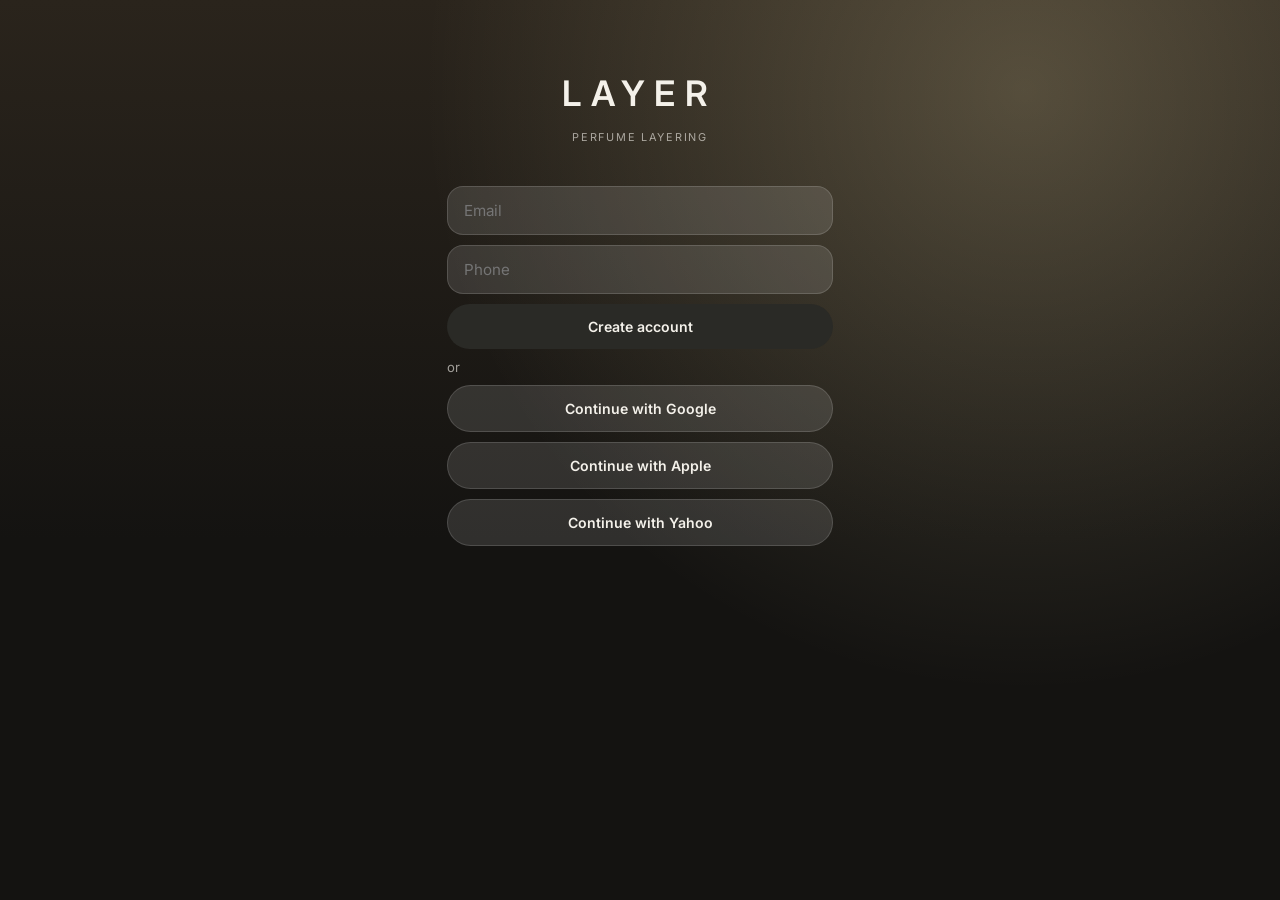
==== commit 932de7ae: "Load weather.js and bust cache v=8" ====
--- a/layer_web/index.html
+++ b/layer_web/index.html
@@ -5,7 +5,7 @@
   <meta name="viewport" content="width=device-width, initial-scale=1, viewport-fit=cover" />
   <meta name="theme-color" content="#1a1814" />
   <title>LAYER</title>
-  <link rel="stylesheet" href="styles.css?v=7" />
+  <link rel="stylesheet" href="styles.css?v=8" />
   <script src="catalog.js"></script>
 </head>
 <body class="wx-hot">
@@ -37,7 +37,7 @@
           <p class="greet" id="home-greet">Good evening</p>
           <h1 class="headline">How do you want<br>to feel today?</h1>
           <div class="glass hero">
-            <p class="hero-prompt" id="weather-line">It's humid and sunny. Try something fresh.</p>
+            <p class="hero-prompt" id="weather-line">Reading the sky…</p>
           </div>
           <div class="vibe-row" id="vibe-row"></div>
           <h3 class="section-h">Layer of the day</h3>
@@ -88,7 +88,8 @@
     </section>
   </div>
   <div id="toast" class="toast hidden"></div>
-  <script src="app.js?v=7"></script>
-  <script src="ui-home.js?v=7"></script>
+  <script src="app.js?v=8"></script>
+  <script src="weather.js?v=8"></script>
+  <script src="ui-home.js?v=8"></script>
 </body>
 </html>
--- a/layer_web/styles.css
+++ b/layer_web/styles.css
@@ -1,13 +1,21 @@
 @import url("https://fonts.googleapis.com/css2?family=Inter:wght@400;500;600;700&display=swap");
-:root{--ink:#f4f1ea;--muted:rgba(244,241,234,.62);--glass:rgba(255,255,255,.1);--line:rgba(255,255,255,.14);--sage:#8faf8a;--sage-2:#c5d9b8}
+:root{--ink:#f4f1ea;--muted:rgba(244,241,234,.62);--glass:rgba(255,255,255,.12);--line:rgba(255,255,255,.14);--sage:#8faf8a;--sage-2:#c5d9b8}
 *{box-sizing:border-box;margin:0;padding:0}
 html,body{min-height:100%;font-family:Inter,-apple-system,sans-serif;color:var(--ink);-webkit-font-smoothing:antialiased}
-body{background:#141311;position:relative}
-.sky{position:fixed;inset:0;pointer-events:none;z-index:0;transition:background .6s ease}
-body.wx-hot .sky{background:radial-gradient(circle at 82% 8%,rgba(255,210,90,.55) 0%,rgba(255,160,40,.12) 28%,transparent 52%),linear-gradient(180deg,#3a2a16 0%,#141311 58%)}
-body.wx-mild .sky{background:radial-gradient(circle at 78% 12%,rgba(255,236,180,.28),transparent 46%),linear-gradient(180deg,#2a241c 0%,#141311 60%)}
-body.wx-cool .sky{background:radial-gradient(circle at 20% 0,rgba(160,190,210,.28),transparent 48%),linear-gradient(180deg,#1c2428 0%,#121416 60%)}
-body.wx-cold .sky{background:radial-gradient(circle at 70% 0,rgba(200,220,255,.22),transparent 50%),linear-gradient(180deg,#1a2230 0%,#0e1116 60%)}
+body{background:#141311}
+.sky{position:fixed;inset:0;pointer-events:none;z-index:0}
+body.wx-hot .sky{background:radial-gradient(circle at 86% 6%,rgba(255,210,80,.5) 0%,rgba(255,160,40,.14) 26%,transparent 50%),linear-gradient(180deg,#3a2a16 0%,#141311 58%)}
+body.wx-mild .sky{background:radial-gradient(circle at 80% 10%,rgba(255,236,180,.22),transparent 46%),linear-gradient(180deg,#2a241c 0%,#141311 60%)}
+body.wx-cool .sky{background:radial-gradient(circle at 18% 0,rgba(160,190,210,.26),transparent 48%),linear-gradient(180deg,#1c2428 0%,#121416 60%)}
+body.wx-cold .sky{background:radial-gradient(circle at 70% 0,rgba(200,220,255,.2),transparent 50%),linear-gradient(180deg,#1a2230 0%,#0e1116 60%)}
+body.wx-cloudy .sky{background:linear-gradient(180deg,#3a3d44 0%,#1a1b1e 58%)}
+body.wx-partly .sky{background:radial-gradient(circle at 78% 8%,rgba(255,220,140,.28),transparent 42%),linear-gradient(180deg,#3d3a36 0%,#161513 60%)}
+body.wx-rain .sky{background:repeating-linear-gradient(105deg,transparent 0 7px,rgba(180,200,220,.07) 7px 8px),linear-gradient(180deg,#1c2836 0%,#0e1218 62%)}
+body.wx-thunder .sky{background:radial-gradient(circle at 70% 0,rgba(170,140,255,.22),transparent 40%),linear-gradient(180deg,#1a1428 0%,#0b0a12 62%)}
+body.wx-snow .sky{background:radial-gradient(circle at 20% 10%,rgba(255,255,255,.18),transparent 28%),radial-gradient(circle at 80% 30%,rgba(255,255,255,.12),transparent 22%),linear-gradient(180deg,#2a3544 0%,#121820 62%)}
+body.wx-wind .sky{background:repeating-linear-gradient(18deg,transparent 0 18px,rgba(220,230,240,.06) 18px 20px),linear-gradient(180deg,#2a3338 0%,#121516 60%)}
+body.wx-fog .sky{background:linear-gradient(180deg,rgba(200,205,210,.35) 0%,#1a1c1e 70%)}
+body.wx-haze .sky{background:radial-gradient(circle at 50% 0,rgba(210,160,80,.28),transparent 50%),linear-gradient(180deg,#3a2e1c 0%,#16130f 62%)}
 #app{min-height:100%;max-width:430px;margin:0 auto;position:relative;z-index:1}
 .screen{min-height:100vh;padding-bottom:110px}.hidden{display:none!important}
 .logo{font-size:2.2rem;letter-spacing:.28em;font-weight:600;text-align:center}
@@ -15,27 +23,31 @@
 .center-pad{padding:72px 22px 24px;display:flex;flex-direction:column;gap:10px}.pad{padding:18px}.pad-side{padding:8px 18px 0}
 .top{padding:16px 18px;display:flex;align-items:center;gap:10px;font-size:1.2rem;font-weight:600}
 .back{border:0;background:none;color:var(--ink);font-size:1.15rem;cursor:pointer}
-input[type=email],input[type=tel],input[type=search]{width:100%;padding:14px 16px;border:1px solid var(--line);border-radius:16px;font-size:.95rem;background:var(--glass);color:var(--ink);font-family:inherit}
+input{width:100%;padding:14px 16px;border:1px solid var(--line);border-radius:16px;font-size:.95rem;background:var(--glass);color:var(--ink);font-family:inherit}
 .btn{border:0;border-radius:999px;padding:14px 16px;font-size:.88rem;font-weight:600;cursor:pointer;width:100%;font-family:inherit;color:var(--ink)}
 .btn.primary{background:#2a2a26}.btn.outline{background:var(--glass);border:1px solid var(--line)}
-.or,.hint,.muted{color:var(--muted);font-size:.82rem;text-align:center}
+.or,.hint,.muted{color:var(--muted);font-size:.82rem}
 .chips{display:flex;flex-wrap:wrap;gap:8px;padding:12px 18px}
 .chip{border:1px solid var(--line);background:var(--glass);border-radius:999px;padding:9px 14px;color:var(--ink);cursor:pointer}
 .chip.on{background:var(--sage);color:#142016}
 .bottom-bar{position:fixed;left:0;right:0;bottom:0;max-width:430px;margin:0 auto;padding:12px 16px 24px}
-.home-wrap{padding:8px 18px 24px;min-height:calc(100vh - 90px);display:flex;flex-direction:column}
-.status-row{font-size:.78rem;font-weight:600;opacity:.8;padding:8px 2px}
-.greet{color:var(--muted);font-size:.95rem}
-.wx-caption{font-size:.82rem;color:rgba(255,236,180,.75);margin:4px 0 8px}
-.stage{flex:1;display:flex;flex-direction:column;align-items:center;justify-content:center;text-align:center;padding:12px 0 24px}
-.lotd{letter-spacing:.22em;text-transform:uppercase;font-size:.68rem;color:rgba(255,236,180,.8);margin-bottom:18px}
-.pair{display:flex;align-items:flex-end;justify-content:center;gap:8px}
-.plus{font-size:1.6rem;opacity:.55;margin-bottom:72px}
-.bottle-fig{border:0;background:none;color:var(--ink);width:148px;cursor:pointer;font-family:inherit}
-.bottle-art{width:92px;height:184px;filter:drop-shadow(0 18px 18px rgba(0,0,0,.35))}
-.bottle-fig .when{display:block;font-size:.62rem;letter-spacing:.16em;text-transform:uppercase;color:var(--muted);margin-top:8px}
-.bottle-fig strong{display:block;font-size:.92rem;margin-top:4px;line-height:1.2}
-.bottle-fig em{display:block;font-style:normal;font-size:.72rem;color:var(--muted)}
+.home-wrap{padding:8px 18px 24px}
+.status-row{font-size:.78rem;font-weight:600;opacity:.85;padding:8px 2px 10px}
+.greet{color:var(--muted);font-size:.95rem;margin-bottom:4px}
+.headline{font-size:1.85rem;font-weight:700;letter-spacing:-.03em;line-height:1.12;margin-bottom:16px}
+.glass{background:var(--glass);backdrop-filter:blur(22px);-webkit-backdrop-filter:blur(22px);border:1px solid var(--line);border-radius:26px}
+.hero{padding:16px;margin-bottom:12px}.hero-prompt{font-size:.98rem;line-height:1.35}
+.vibe-row{display:flex;gap:8px;overflow-x:auto;padding:4px 0 16px;scrollbar-width:none}.vibe-row::-webkit-scrollbar{display:none}
+.vibe{flex:0 0 auto;border:1px solid var(--line);background:var(--glass);color:var(--ink);border-radius:999px;padding:9px 13px;font-size:.78rem;white-space:nowrap;cursor:pointer;font-family:inherit}
+.vibe.on{background:rgba(159,191,150,.28)}
+.section-h{font-size:1.05rem;font-weight:650;margin:8px 2px 12px}
+.journey{display:flex;gap:12px;align-items:center;background:var(--glass);backdrop-filter:blur(18px);border:1px solid var(--line);border-radius:24px;padding:12px;margin-bottom:12px;text-align:left;width:100%;color:inherit;font-family:inherit;cursor:pointer}
+.journey-thumb{width:78px;height:96px;border-radius:16px;flex-shrink:0;overflow:hidden;background:#2a241c}
+.journey-thumb img{width:100%;height:100%;object-fit:cover;object-position:center}
+.journey-body{flex:1;min-width:0}.journey-body h4{font-size:1.05rem;font-weight:700}
+.journey-meta{color:var(--muted);font-size:.72rem;margin:3px 0 8px}
+.bar{height:5px;background:rgba(0,0,0,.35);border-radius:99px;overflow:hidden}.bar>i{display:block;height:100%;background:var(--sage)}
+.match{font-size:.68rem;color:var(--muted);text-align:right;margin-top:4px}
 .tabbar{position:fixed;left:12px;right:12px;bottom:16px;max-width:406px;margin:0 auto;display:grid;grid-template-columns:repeat(3,1fr);background:rgba(236,232,224,.86);backdrop-filter:blur(20px);border-radius:28px;padding:10px 6px calc(8px + env(safe-area-inset-bottom));z-index:5}
 .tab{border:0;background:none;color:#6d675e;font-size:.62rem;cursor:pointer;font-family:inherit}.tab.active{color:#1c1a16;font-weight:700}
 .card{background:var(--glass);border:1px solid var(--line);border-radius:20px;padding:14px;margin-bottom:10px}
